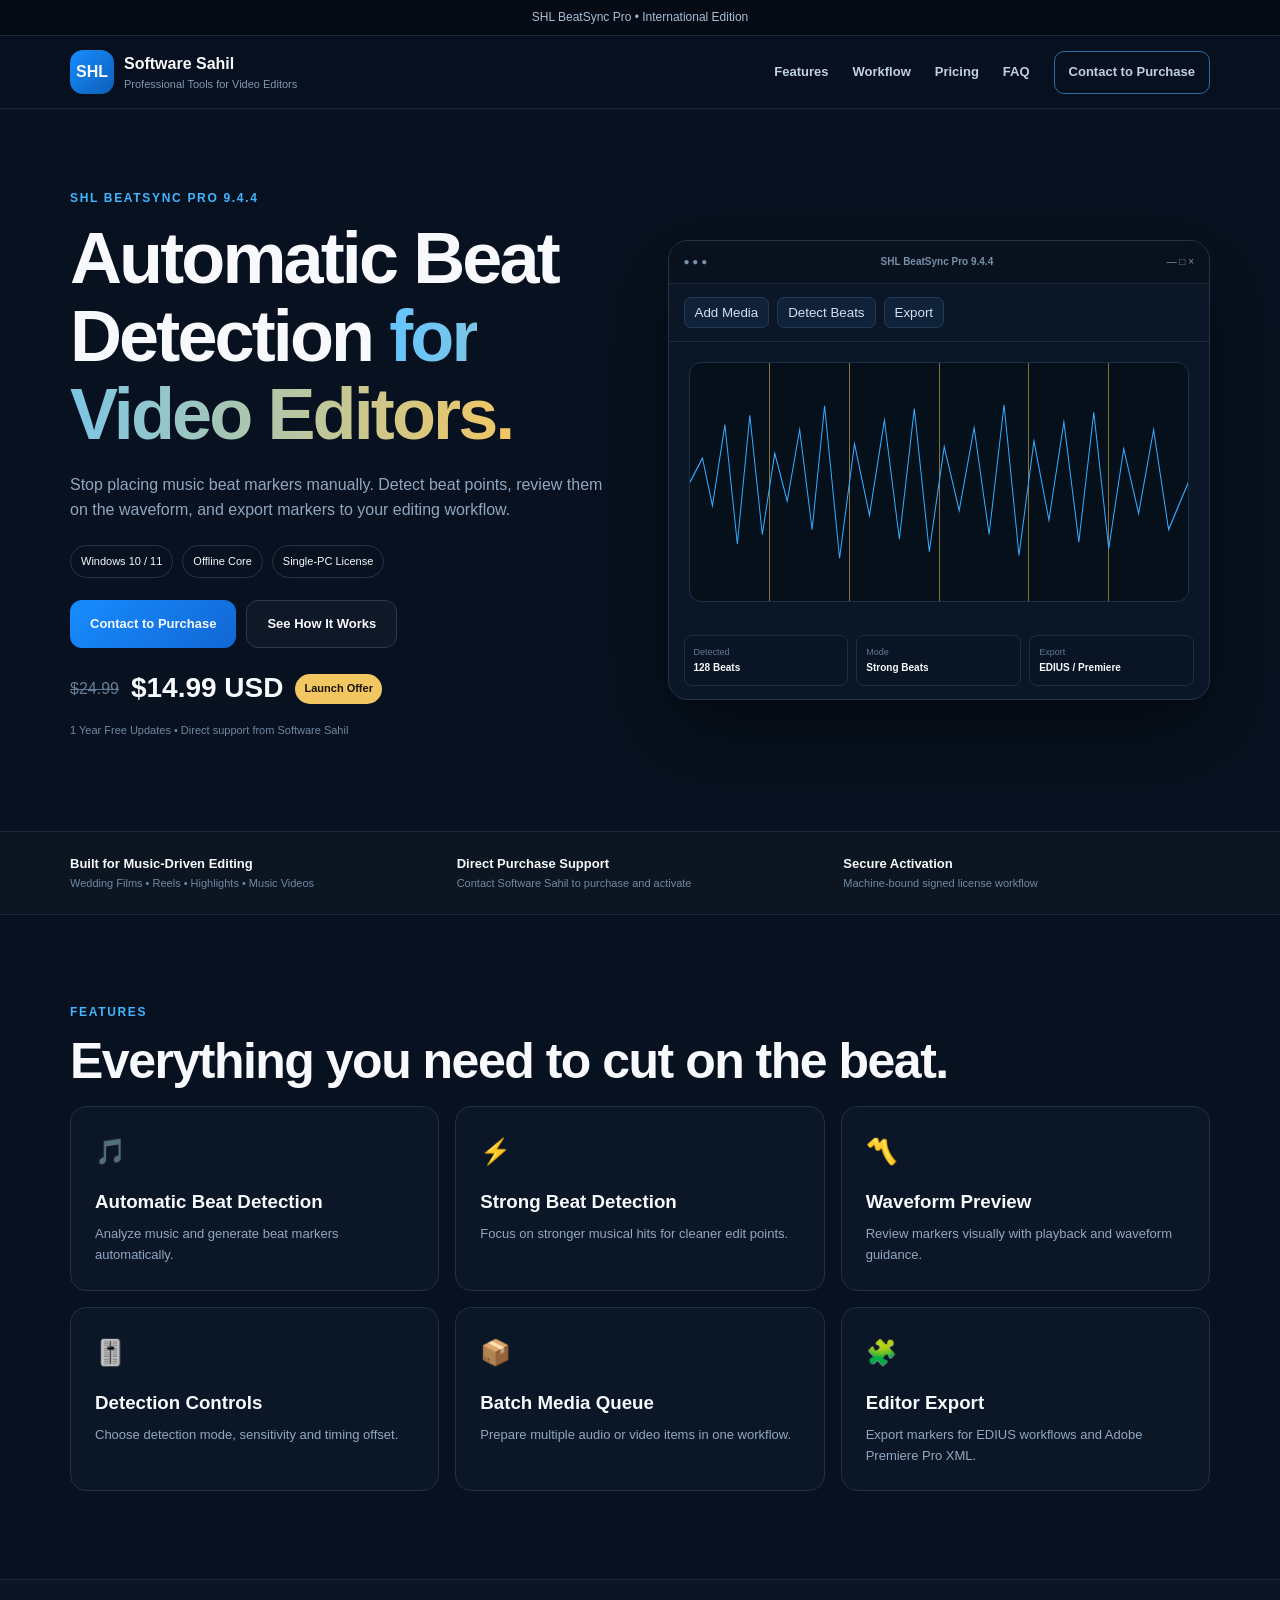
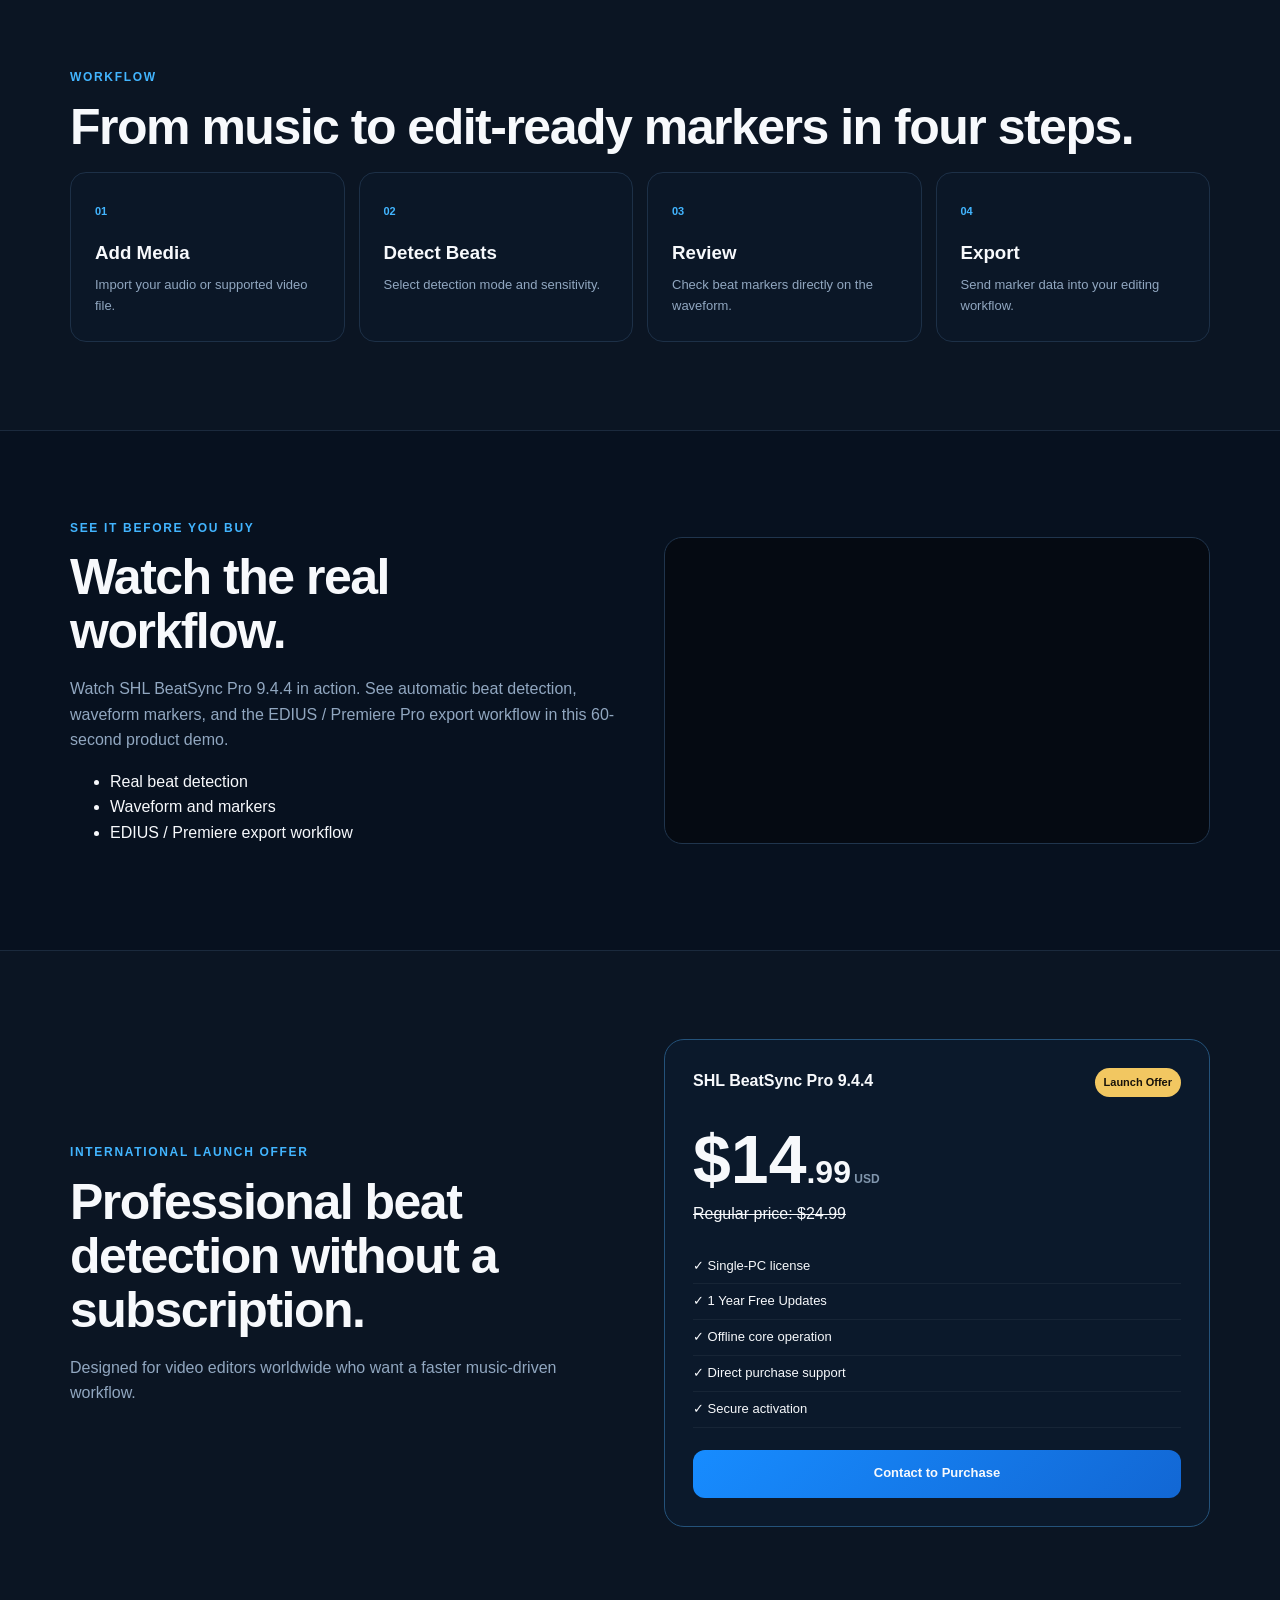
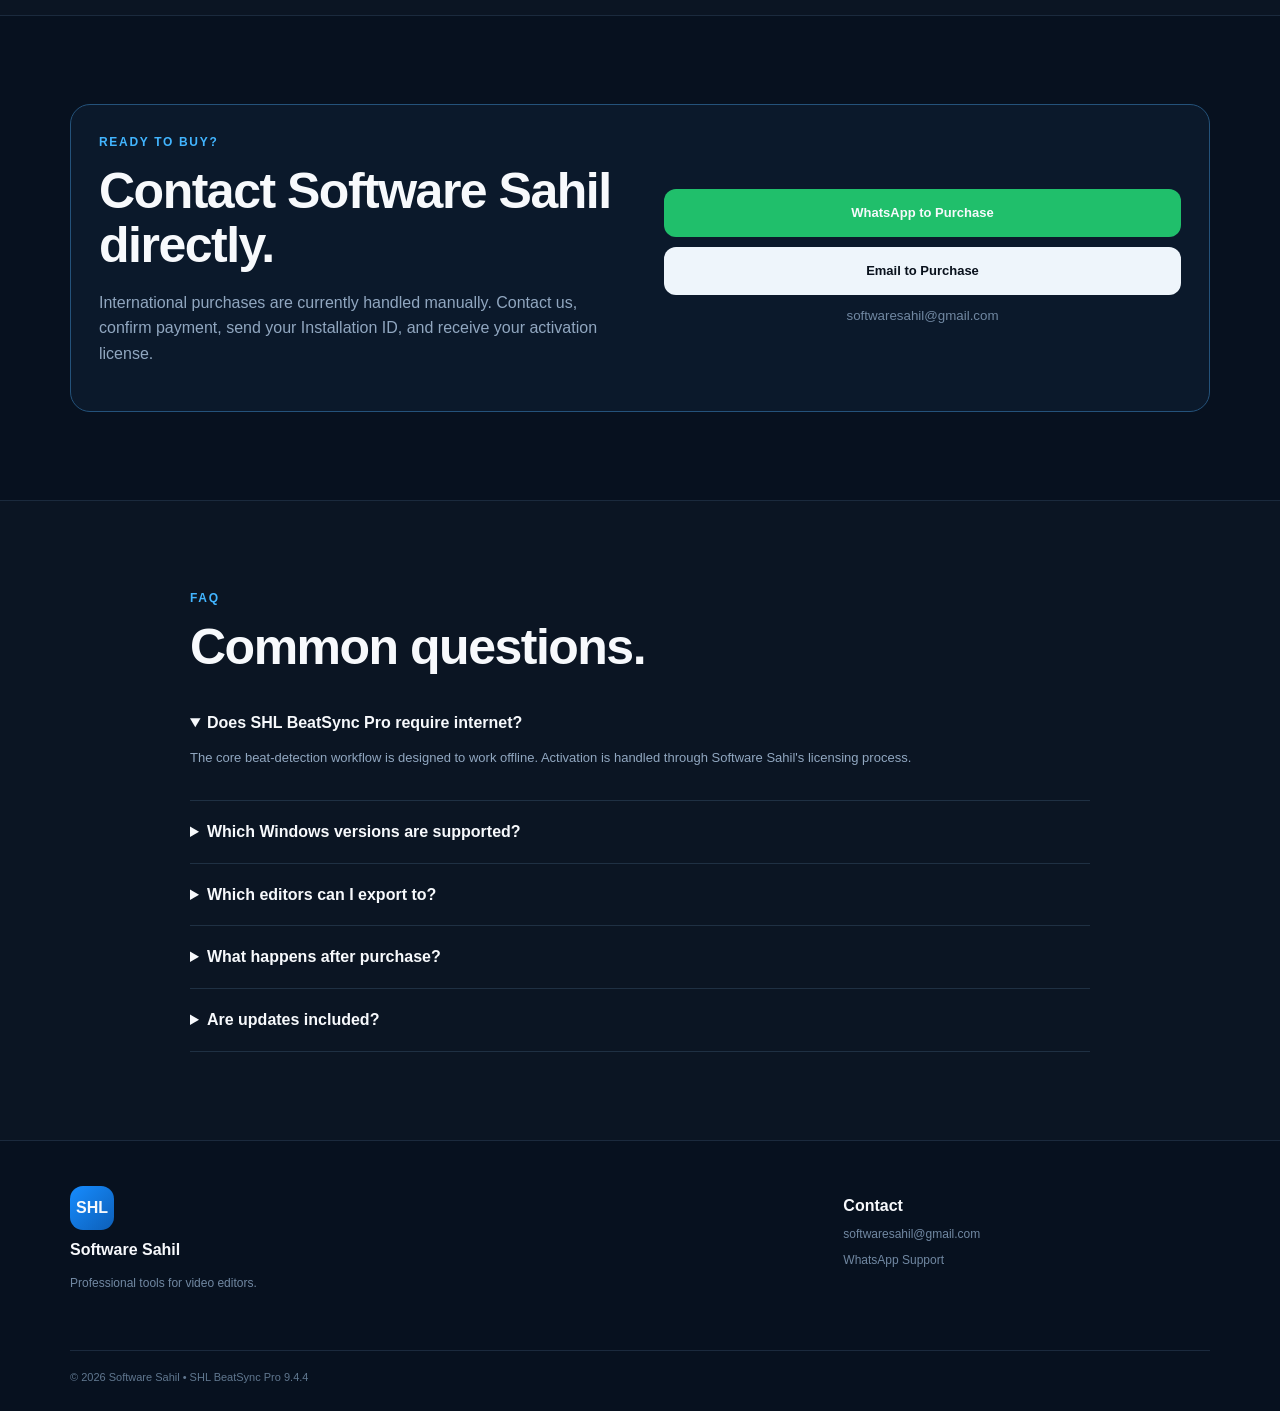
==== index.html @ e7103942 "Add files via upload" ====
<!doctype html>
<html lang="en">
<head>
<meta charset="utf-8">
<meta name="viewport" content="width=device-width,initial-scale=1">
<title>SHL BeatSync Pro 9.4.4 | Software Sahil</title>
<meta name="description" content="Automatic beat detection for video editors. SHL BeatSync Pro 9.4.4 by Software Sahil.">
<link rel="stylesheet" href="styles.css">
</head>
<body>
<div class="top">SHL BeatSync Pro • International Edition</div>

<header>
  <a class="brand" href="#home"><span class="logo">SHL</span><span><b>Software Sahil</b><small>Professional Tools for Video Editors</small></span></a>
  <button class="menu" onclick="toggleMenu()">☰</button>
  <nav id="nav">
    <a href="#features">Features</a>
    <a href="#workflow">Workflow</a>
    <a href="#pricing">Pricing</a>
    <a href="#faq">FAQ</a>
    <a class="navbtn" href="#buy">Contact to Purchase</a>
  </nav>
</header>

<main id="home">
<section class="hero wrap">
  <div>
    <div class="eyebrow">SHL BEATSYNC PRO 9.4.4</div>
    <h1>Automatic Beat Detection <span>for Video Editors.</span></h1>
    <p class="lead">Stop placing music beat markers manually. Detect beat points, review them on the waveform, and export markers to your editing workflow.</p>
    <div class="badges"><span>Windows 10 / 11</span><span>Offline Core</span><span>Single-PC License</span></div>
    <div class="actions"><a class="btn primary" href="#buy">Contact to Purchase</a><a class="btn ghost" href="#demo">See How It Works</a></div>
    <div class="price"><s>$24.99</s><strong>$14.99 USD</strong><em>Launch Offer</em></div>
    <p class="micro">1 Year Free Updates • Direct support from Software Sahil</p>
  </div>

  <div class="mock">
    <div class="titlebar"><span>● ● ●</span><b>SHL BeatSync Pro 9.4.4</b><span>— □ ×</span></div>
    <div class="toolbar"><button>Add Media</button><button>Detect Beats</button><button>Export</button></div>
    <div class="wave">
      <div class="grid"></div>
      <div class="beat b1"></div><div class="beat b2"></div><div class="beat b3"></div><div class="beat b4"></div><div class="beat b5"></div>
      <svg viewBox="0 0 1000 250" preserveAspectRatio="none"><path d="M0 125 L25 100 L45 150 L70 65 L95 190 L120 55 L145 180 L170 95 L195 145 L220 70 L245 175 L270 45 L300 205 L330 85 L360 160 L390 60 L420 185 L450 48 L480 198 L510 88 L540 155 L570 68 L600 180 L630 44 L660 202 L690 82 L720 165 L750 62 L780 188 L810 52 L840 195 L870 90 L900 158 L930 70 L960 175 L1000 125"/></svg>
    </div>
    <div class="stats"><div><small>Detected</small><b>128 Beats</b></div><div><small>Mode</small><b>Strong Beats</b></div><div><small>Export</small><b>EDIUS / Premiere</b></div></div>
  </div>
</section>

<section class="strip">
  <div><b>Built for Music-Driven Editing</b><span>Wedding Films • Reels • Highlights • Music Videos</span></div>
  <div><b>Direct Purchase Support</b><span>Contact Software Sahil to purchase and activate</span></div>
  <div><b>Secure Activation</b><span>Machine-bound signed license workflow</span></div>
</section>

<section id="features" class="section wrap">
  <div class="eyebrow">FEATURES</div>
  <h2>Everything you need to cut on the beat.</h2>
  <div class="cards">
    <article><i>🎵</i><h3>Automatic Beat Detection</h3><p>Analyze music and generate beat markers automatically.</p></article>
    <article><i>⚡</i><h3>Strong Beat Detection</h3><p>Focus on stronger musical hits for cleaner edit points.</p></article>
    <article><i>〽️</i><h3>Waveform Preview</h3><p>Review markers visually with playback and waveform guidance.</p></article>
    <article><i>🎚️</i><h3>Detection Controls</h3><p>Choose detection mode, sensitivity and timing offset.</p></article>
    <article><i>📦</i><h3>Batch Media Queue</h3><p>Prepare multiple audio or video items in one workflow.</p></article>
    <article><i>🧩</i><h3>Editor Export</h3><p>Export markers for EDIUS workflows and Adobe Premiere Pro XML.</p></article>
  </div>
</section>

<section id="workflow" class="section dark">
  <div class="wrap">
    <div class="eyebrow">WORKFLOW</div>
    <h2>From music to edit-ready markers in four steps.</h2>
    <div class="steps">
      <article><span>01</span><h3>Add Media</h3><p>Import your audio or supported video file.</p></article>
      <article><span>02</span><h3>Detect Beats</h3><p>Select detection mode and sensitivity.</p></article>
      <article><span>03</span><h3>Review</h3><p>Check beat markers directly on the waveform.</p></article>
      <article><span>04</span><h3>Export</h3><p>Send marker data into your editing workflow.</p></article>
    </div>
  </div>
</section>

<section id="demo" class="section wrap demo">
  <div>
    <div class="eyebrow">SEE IT BEFORE YOU BUY</div>
    <h2>Watch the real workflow.</h2>
    <p>Watch SHL BeatSync Pro 9.4.4 in action. See automatic beat detection, waveform markers, and the EDIUS / Premiere Pro export workflow in this 60-second product demo.</p>
    <ul><li>Real beat detection</li><li>Waveform and markers</li><li>EDIUS / Premiere export workflow</li></ul>
  </div>
  <div class="video video-embed">
    <iframe
      src="https://www.youtube.com/embed/N4qTm93H6nA?si=rg6ouSgmk1O59mEx"
      title="SHL BeatSync Pro 9.4.4 - 60 Second Product Demo"
      frameborder="0"
      allow="accelerometer; autoplay; clipboard-write; encrypted-media; gyroscope; picture-in-picture; web-share"
      referrerpolicy="strict-origin-when-cross-origin"
      allowfullscreen>
    </iframe>
  </div>
</section>

<section id="pricing" class="section dark">
  <div class="wrap pricing">
    <div>
      <div class="eyebrow">INTERNATIONAL LAUNCH OFFER</div>
      <h2>Professional beat detection without a subscription.</h2>
      <p>Designed for video editors worldwide who want a faster music-driven workflow.</p>
    </div>
    <div class="pricecard">
      <div class="row"><b>SHL BeatSync Pro 9.4.4</b><em>Launch Offer</em></div>
      <div class="big">$14<span>.99</span><small> USD</small></div>
      <s>Regular price: $24.99</s>
      <ul><li>✓ Single-PC license</li><li>✓ 1 Year Free Updates</li><li>✓ Offline core operation</li><li>✓ Direct purchase support</li><li>✓ Secure activation</li></ul>
      <a class="btn primary full" href="#buy">Contact to Purchase</a>
    </div>
  </div>
</section>

<section id="buy" class="section wrap">
  <div class="buybox">
    <div><div class="eyebrow">READY TO BUY?</div><h2>Contact Software Sahil directly.</h2><p>International purchases are currently handled manually. Contact us, confirm payment, send your Installation ID, and receive your activation license.</p></div>
    <div class="contact">
      <a class="btn whatsapp" target="_blank" href="https://wa.me/919658209096?text=Hi%20Software%20Sahil%2C%20I%20want%20to%20purchase%20SHL%20BeatSync%20Pro%209.4.4%20International%20License.">WhatsApp to Purchase</a>
      <a class="btn email" href="mailto:softwaresahil@gmail.com?subject=SHL%20BeatSync%20Pro%20Purchase">Email to Purchase</a>
      <small>softwaresahil@gmail.com</small>
    </div>
  </div>
</section>

<section id="faq" class="section dark">
  <div class="wrap faq">
    <div class="eyebrow">FAQ</div><h2>Common questions.</h2>
    <details open><summary>Does SHL BeatSync Pro require internet?</summary><p>The core beat-detection workflow is designed to work offline. Activation is handled through Software Sahil's licensing process.</p></details>
    <details><summary>Which Windows versions are supported?</summary><p>The current product is intended for Windows 10 and Windows 11 PCs.</p></details>
    <details><summary>Which editors can I export to?</summary><p>SHL BeatSync Pro includes EDIUS marker export workflows and Adobe Premiere Pro XML export. Contact us for confirmation if you need a specific editor-version compatibility check.</p></details>
    <details><summary>What happens after purchase?</summary><p>We guide you through Installation ID submission and machine-bound license activation.</p></details>
    <details><summary>Are updates included?</summary><p>The launch license includes 1 Year Free Updates.</p></details>
  </div>
</section>
</main>

<footer>
  <div class="wrap foot">
    <div><span class="logo">SHL</span><b>Software Sahil</b><p>Professional tools for video editors.</p></div>
    <div><b>Contact</b><a href="mailto:softwaresahil@gmail.com">softwaresahil@gmail.com</a><a href="https://wa.me/919658209096">WhatsApp Support</a></div>
  </div>
  <div class="wrap copy">© <span id="year"></span> Software Sahil • SHL BeatSync Pro 9.4.4</div>
</footer>
<script src="script.js"></script>
</body>
</html>
---- styles.css ----
*{box-sizing:border-box}html{scroll-behavior:smooth}body{margin:0;background:#07111f;color:#f7f9fc;font-family:Arial,sans-serif;line-height:1.6}a{text-decoration:none;color:inherit}.wrap{width:min(1140px,calc(100% - 34px));margin:auto}.top{background:#050b14;border-bottom:1px solid #1b2a3d;text-align:center;padding:8px;color:#a9bed5;font-size:12px}header{position:sticky;top:0;z-index:10;display:flex;align-items:center;justify-content:space-between;padding:14px max(17px,calc((100vw - 1140px)/2));background:#07111fdd;backdrop-filter:blur(16px);border-bottom:1px solid #1b2a3d}.brand{display:flex;align-items:center;gap:10px}.brand b,.brand small{display:block}.brand small{color:#8298b1;font-size:11px}.logo{display:inline-grid;place-items:center;width:44px;height:44px;border-radius:13px;background:linear-gradient(135deg,#168cff,#0d5fb8);font-weight:800}.menu{display:none;background:none;border:0;color:white;font-size:24px}nav{display:flex;gap:24px;align-items:center;font-weight:700;font-size:13px;color:#bfd0e2}.navbtn{padding:10px 14px;border:1px solid #2b6ca7;border-radius:10px}.hero{display:grid;grid-template-columns:1fr 1fr;gap:55px;align-items:center;padding:80px 0}.eyebrow{color:#42b5ff;font-size:12px;letter-spacing:.14em;font-weight:800;margin-bottom:12px}h1,h2{line-height:1.08;margin:0 0 18px;font-weight:800}h1{font-size:clamp(44px,6vw,72px);letter-spacing:-.04em}h1 span{background:linear-gradient(90deg,#64c5ff,#f2c761);-webkit-background-clip:text;color:transparent}h2{font-size:clamp(34px,4vw,50px);letter-spacing:-.03em}.lead,.section p{color:#91a7c0}.badges{display:flex;flex-wrap:wrap;gap:9px;margin:22px 0}.badges span{border:1px solid #23354b;border-radius:999px;padding:7px 10px;font-size:11px}.actions{display:flex;gap:10px;flex-wrap:wrap}.btn{display:inline-flex;align-items:center;justify-content:center;min-height:48px;padding:0 20px;border-radius:12px;font-weight:800;font-size:13px}.primary{background:linear-gradient(135deg,#178cff,#1267d4)}.ghost{border:1px solid #2a3a4d;background:#ffffff08}.price{display:flex;gap:12px;align-items:center;margin-top:18px}.price s{color:#677d95}.price strong{font-size:28px}.price em,.pricecard em{font-style:normal;background:#f2c761;color:#17120a;border-radius:999px;padding:6px 9px;font-size:11px;font-weight:800}.micro{font-size:11px;color:#7188a2}.mock{background:#0b1727;border:1px solid #22354b;border-radius:20px;overflow:hidden;box-shadow:0 30px 80px #0007}.titlebar,.toolbar,.stats{display:flex;align-items:center;justify-content:space-between;padding:13px 15px}.titlebar{background:#08111d;border-bottom:1px solid #1c2a3b;font-size:10px;color:#7890aa}.toolbar{justify-content:flex-start;gap:8px;border-bottom:1px solid #1c2a3b}.toolbar button{background:#10223a;color:#cfe0f1;border:1px solid #233a54;border-radius:7px;padding:7px 10px}.wave{margin:20px;height:240px;border:1px solid #1c3148;border-radius:12px;position:relative;overflow:hidden;background:#06101b}.wave svg{position:absolute;inset:0;width:100%;height:100%}.wave path{fill:none;stroke:#35aaff;stroke-width:2}.beat{position:absolute;top:0;bottom:0;width:1px;background:#f2c76188}.b1{left:16%}.b2{left:32%}.b3{left:50%}.b4{left:68%}.b5{left:84%}.stats{gap:8px}.stats div{flex:1;background:#091524;border:1px solid #1b2f46;border-radius:8px;padding:9px}.stats small,.stats b{display:block}.stats small{color:#607994;font-size:9px}.stats b{font-size:10px}.strip{display:grid;grid-template-columns:repeat(3,1fr);gap:20px;padding:22px max(17px,calc((100vw - 1140px)/2));border-block:1px solid #1b2a3d;background:#ffffff05}.strip b,.strip span{display:block}.strip b{font-size:13px}.strip span{color:#7088a2;font-size:11px}.section{padding:88px 0}.dark{background:#ffffff04;border-block:1px solid #1b2a3d}.cards{display:grid;grid-template-columns:repeat(3,1fr);gap:16px}.cards article,.steps article{background:#0b1727;border:1px solid #1d3047;border-radius:16px;padding:24px}.cards i{font-style:normal;font-size:25px}.cards h3,.steps h3{margin:16px 0 7px}.cards p,.steps p{font-size:13px;margin:0}.steps{display:grid;grid-template-columns:repeat(4,1fr);gap:14px}.steps span{color:#42b5ff;font-weight:800;font-size:11px}.demo,.pricing,.buybox{display:grid;grid-template-columns:1fr 1fr;gap:48px;align-items:center}.video{aspect-ratio:16/9;border:1px solid #20354d;border-radius:18px;background:radial-gradient(circle,#178cff22,transparent 35%),#0a1727;display:grid;place-items:center;align-content:center}.play{width:64px;height:64px;border-radius:50%;background:#178cff;display:grid;place-items:center;font-size:24px;margin-bottom:12px}.video b,.video span{display:block}.video span{color:#7088a2;font-size:11px}.pricecard,.buybox{border:1px solid #24527a;background:#0b192b;border-radius:20px;padding:28px}.row{display:flex;justify-content:space-between;gap:10px}.big{font-size:68px;font-weight:800;line-height:1;margin:28px 0 8px}.big span{font-size:32px}.big small{font-size:12px;color:#8196ad}.pricecard ul{list-style:none;padding:0;margin:22px 0}.pricecard li{padding:7px 0;border-bottom:1px solid #ffffff0d;font-size:13px}.full{width:100%}.contact{display:grid;gap:10px}.whatsapp{background:#20bf6b}.email{background:#eef5fb;color:#09111c}.contact small{text-align:center;color:#7188a2}.faq{max-width:900px}.faq details{padding:18px 0;border-bottom:1px solid #1f3043}.faq summary{font-weight:800;cursor:pointer}.faq p{font-size:13px}.foot{display:grid;grid-template-columns:2fr 1fr;gap:40px;padding:45px 0}.foot b,.foot a{display:block;margin:7px 0}.foot p,.foot a{color:#7188a2;font-size:12px}.copy{border-top:1px solid #1b2a3d;padding:18px 0 24px;color:#60778f;font-size:11px}
@media(max-width:850px){.hero,.demo,.pricing,.buybox{grid-template-columns:1fr}.cards{grid-template-columns:repeat(2,1fr)}.steps{grid-template-columns:repeat(2,1fr)}.strip{grid-template-columns:1fr}nav{display:none;position:absolute;top:73px;left:17px;right:17px;flex-direction:column;background:#0b1727;border:1px solid #23364c;border-radius:14px;padding:16px}.menu{display:block}nav.open{display:flex}}
@media(max-width:560px){h1{font-size:42px}.cards,.steps,.foot{grid-template-columns:1fr}.hero{padding-top:55px}.big{font-size:58px}.buybox{padding:22px}}

/* Responsive YouTube product demo */
.video-embed{
  position:relative;
  width:100%;
  aspect-ratio:16/9;
  min-height:0;
  padding:0;
  overflow:hidden;
  background:#050a12;
}
.video-embed iframe{
  position:absolute;
  inset:0;
  width:100%;
  height:100%;
  border:0;
  display:block;
}
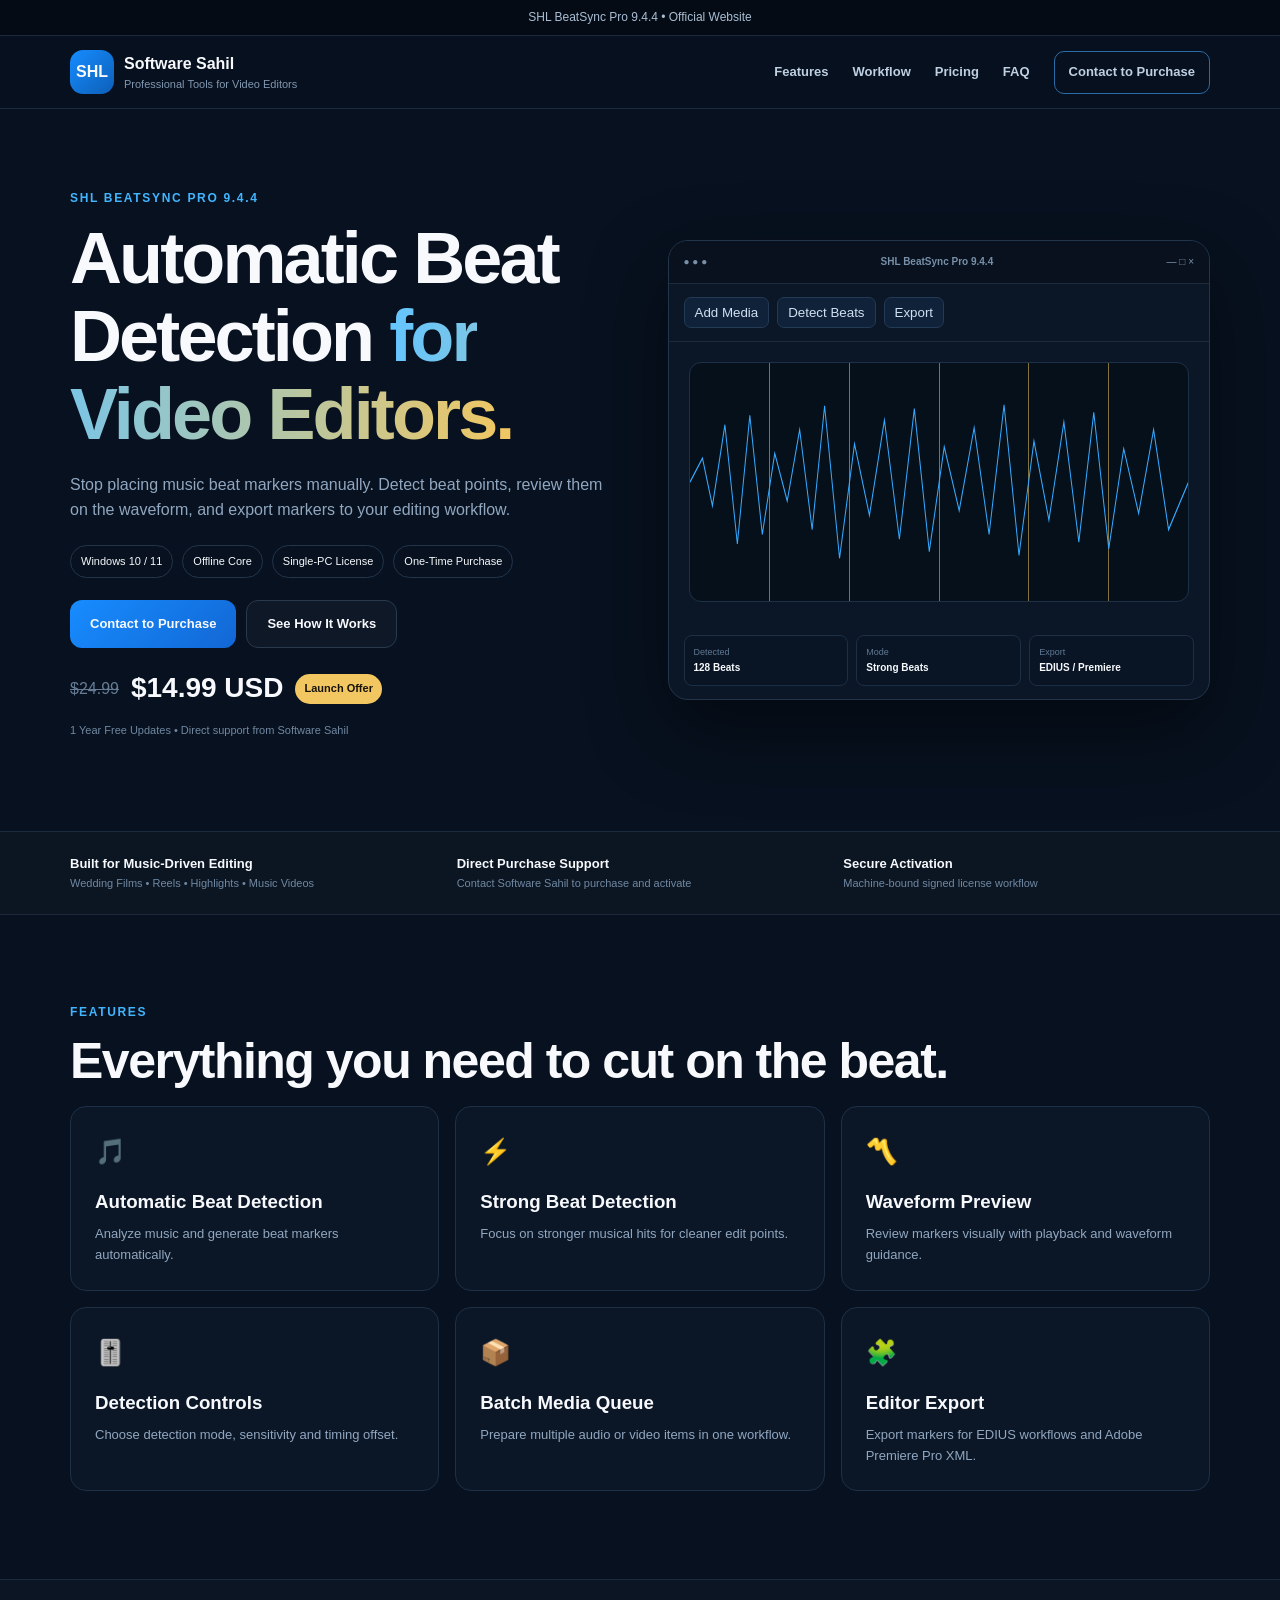
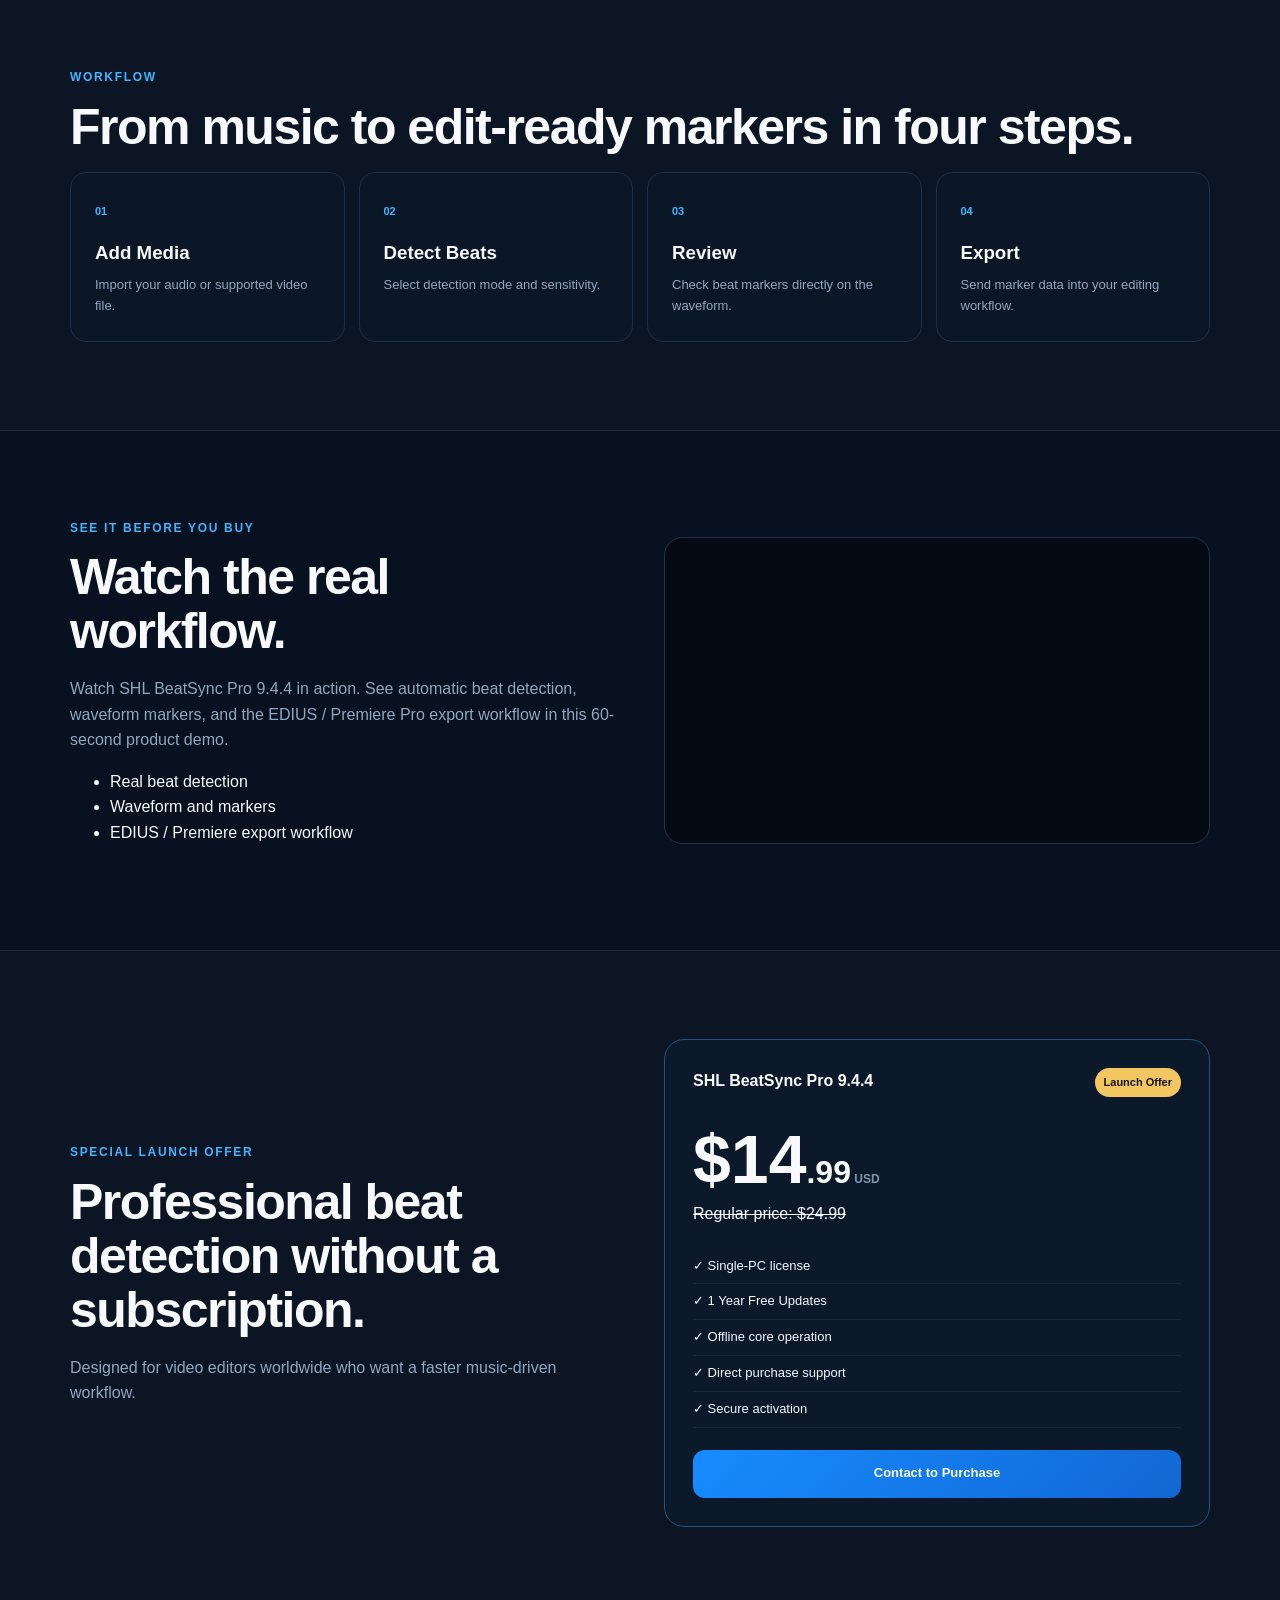
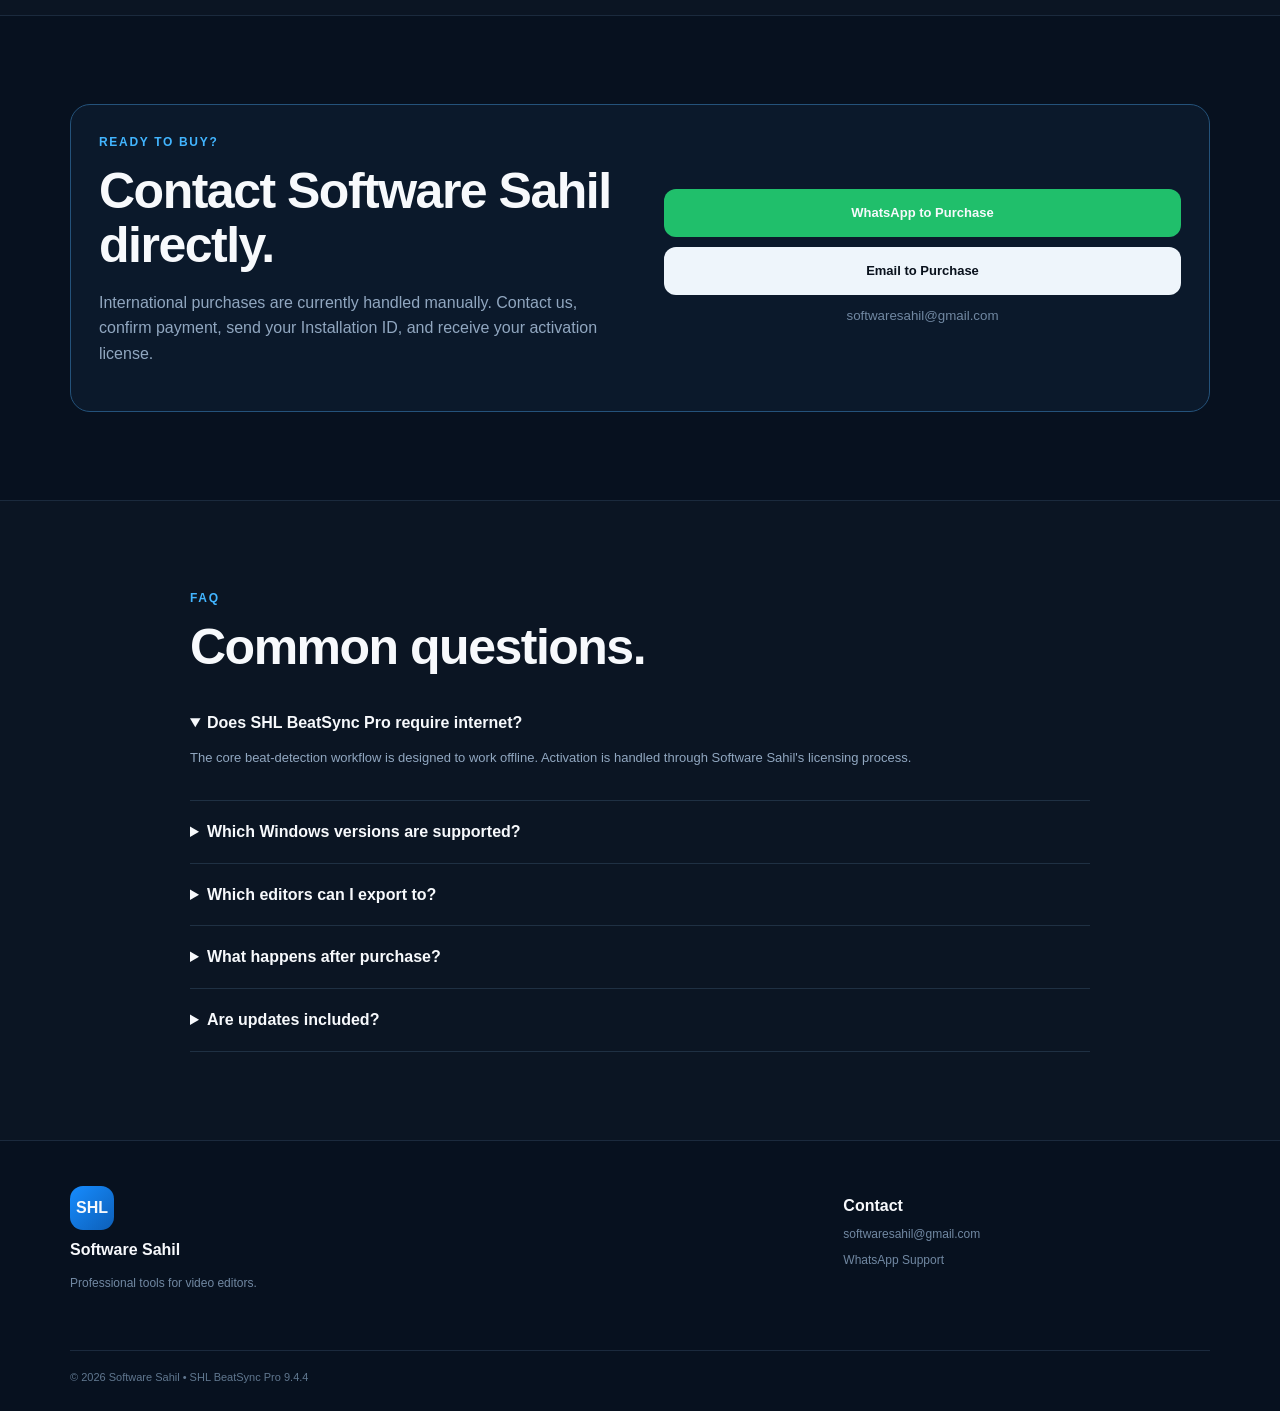
==== commit 8f375fed: "Add files via upload" ====
--- a/index.html
+++ b/index.html
@@ -3,12 +3,16 @@
 <head>
 <meta charset="utf-8">
 <meta name="viewport" content="width=device-width,initial-scale=1">
-<title>SHL BeatSync Pro 9.4.4 | Software Sahil</title>
-<meta name="description" content="Automatic beat detection for video editors. SHL BeatSync Pro 9.4.4 by Software Sahil.">
+<title>SHL BeatSync Pro 9.4.4 | Automatic Beat Detection for Video Editors</title>
+<meta name="description" content="SHL BeatSync Pro 9.4.4 is an automatic beat detection tool for video editors with waveform markers, EDIUS marker export workflows and Adobe Premiere Pro XML export.">
 <link rel="stylesheet" href="styles.css">
+  <meta property="og:title" content="SHL BeatSync Pro 9.4.4 | Automatic Beat Detection for Video Editors">
+  <meta property="og:description" content="Detect music beats automatically, review waveform markers, and export for EDIUS and Adobe Premiere Pro workflows.">
+  <meta property="og:type" content="website">
+  <meta property="og:url" content="https://software-sahil.github.io/SHL-BeatSync-Pro/">
 </head>
 <body>
-<div class="top">SHL BeatSync Pro • International Edition</div>
+<div class="top">SHL BeatSync Pro 9.4.4 • Official Website</div>
 
 <header>
   <a class="brand" href="#home"><span class="logo">SHL</span><span><b>Software Sahil</b><small>Professional Tools for Video Editors</small></span></a>
@@ -28,7 +32,7 @@
     <div class="eyebrow">SHL BEATSYNC PRO 9.4.4</div>
     <h1>Automatic Beat Detection <span>for Video Editors.</span></h1>
     <p class="lead">Stop placing music beat markers manually. Detect beat points, review them on the waveform, and export markers to your editing workflow.</p>
-    <div class="badges"><span>Windows 10 / 11</span><span>Offline Core</span><span>Single-PC License</span></div>
+    <div class="badges"><span>Windows 10 / 11</span><span>Offline Core</span><span>Single-PC License</span><span>One-Time Purchase</span></div>
     <div class="actions"><a class="btn primary" href="#buy">Contact to Purchase</a><a class="btn ghost" href="#demo">See How It Works</a></div>
     <div class="price"><s>$24.99</s><strong>$14.99 USD</strong><em>Launch Offer</em></div>
     <p class="micro">1 Year Free Updates • Direct support from Software Sahil</p>
@@ -100,7 +104,7 @@
 <section id="pricing" class="section dark">
   <div class="wrap pricing">
     <div>
-      <div class="eyebrow">INTERNATIONAL LAUNCH OFFER</div>
+      <div class="eyebrow">SPECIAL LAUNCH OFFER</div>
       <h2>Professional beat detection without a subscription.</h2>
       <p>Designed for video editors worldwide who want a faster music-driven workflow.</p>
     </div>
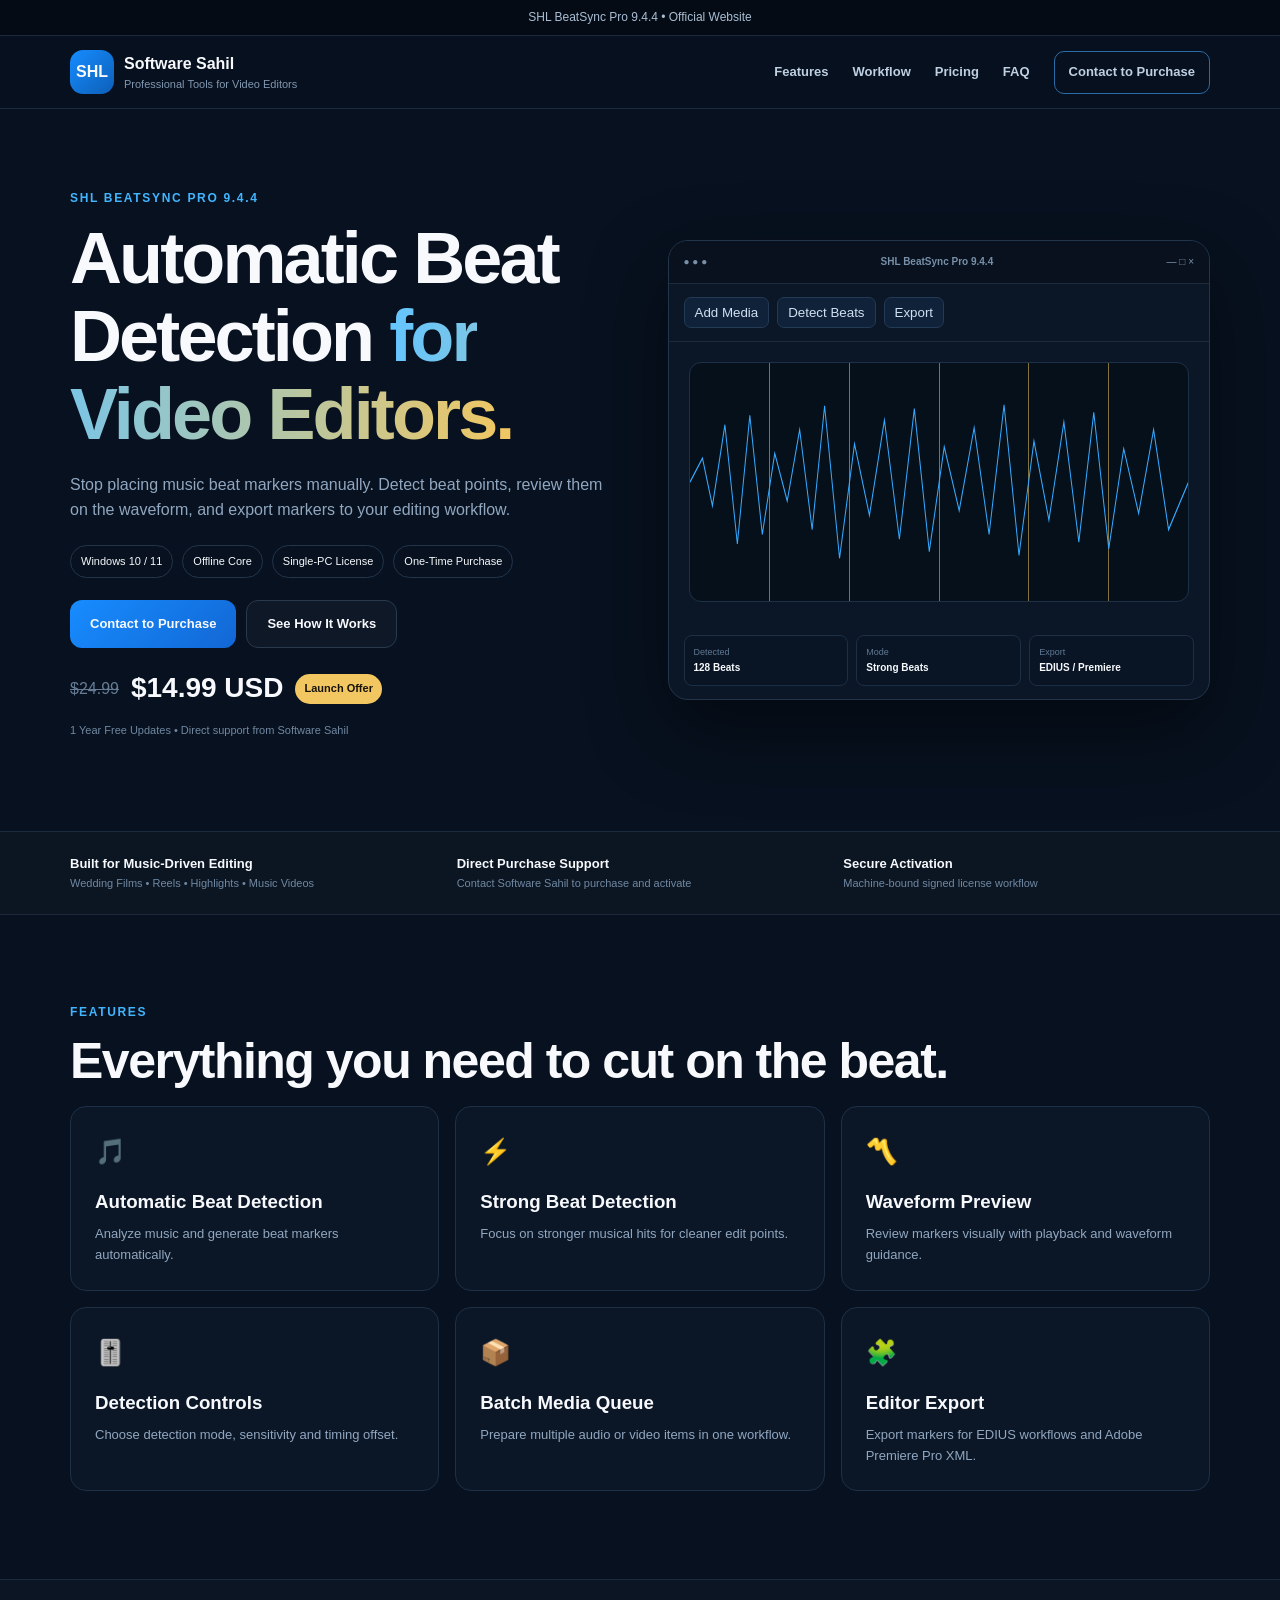
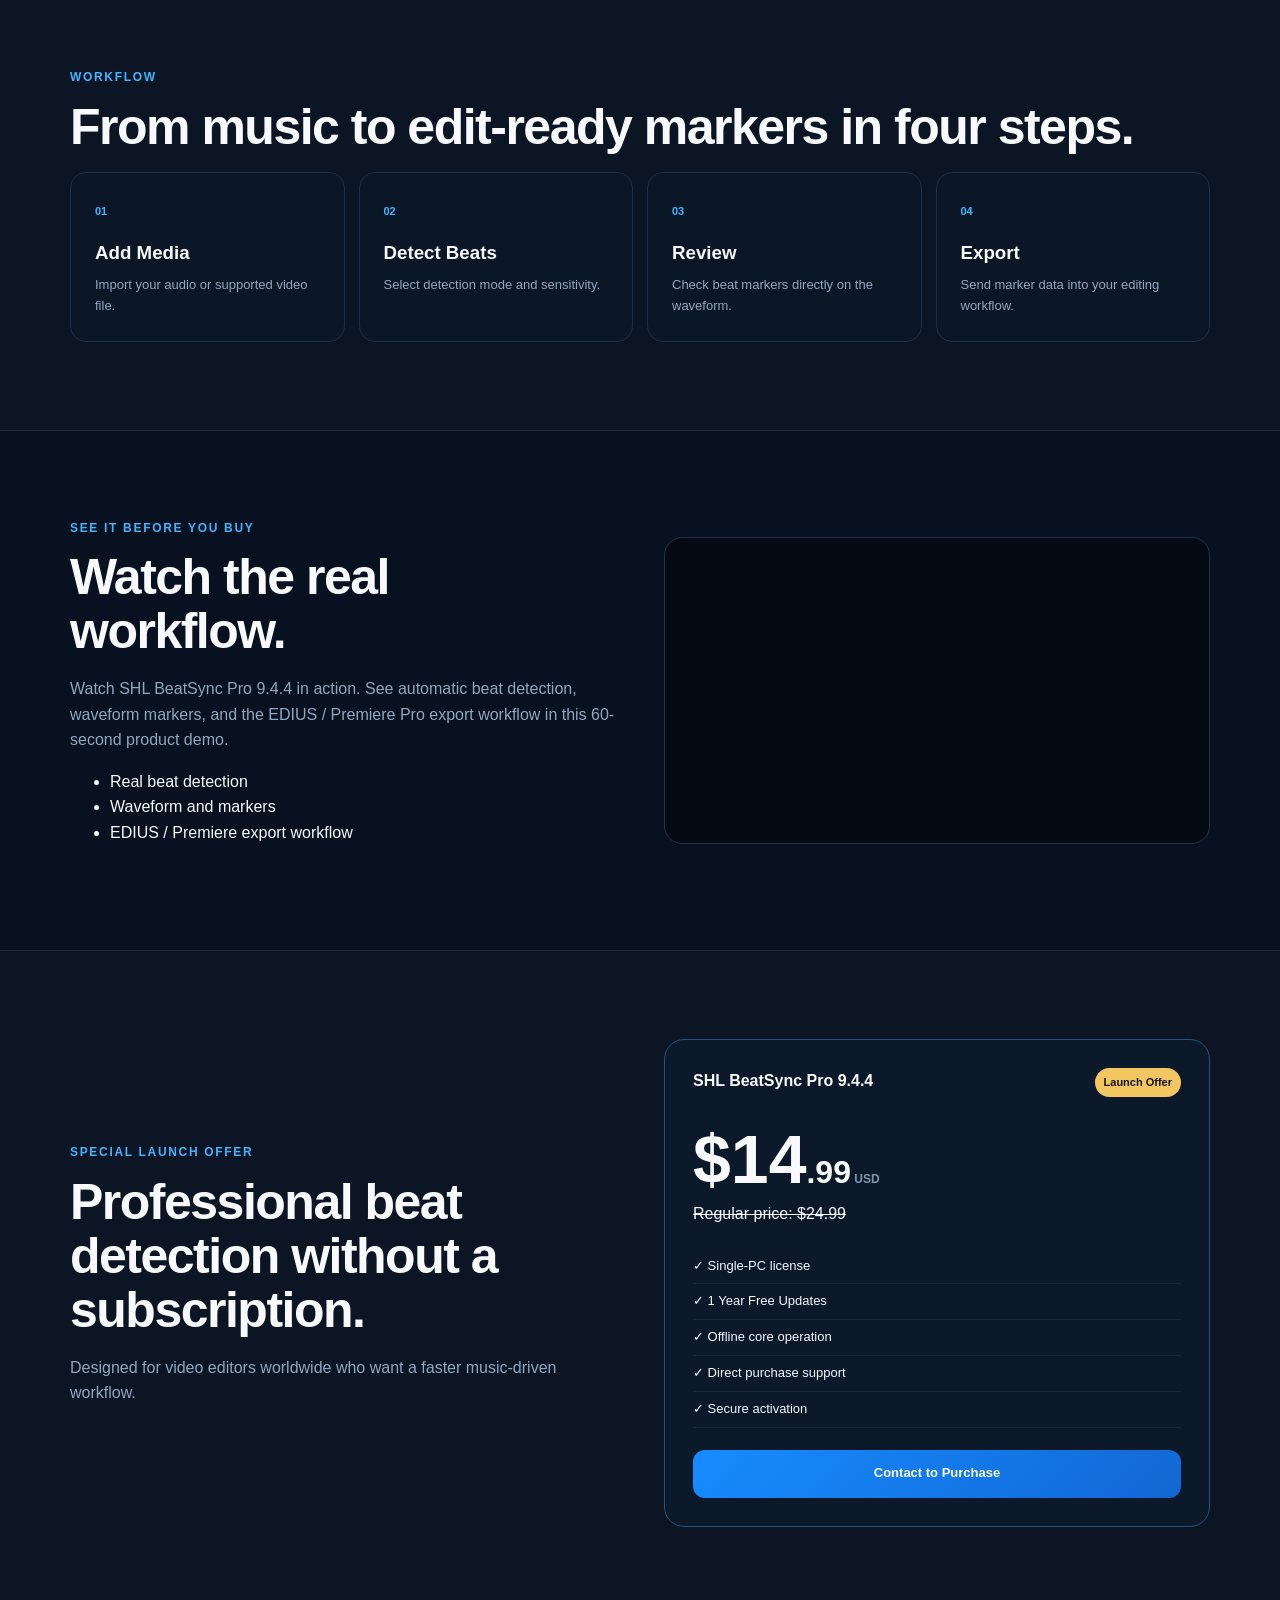
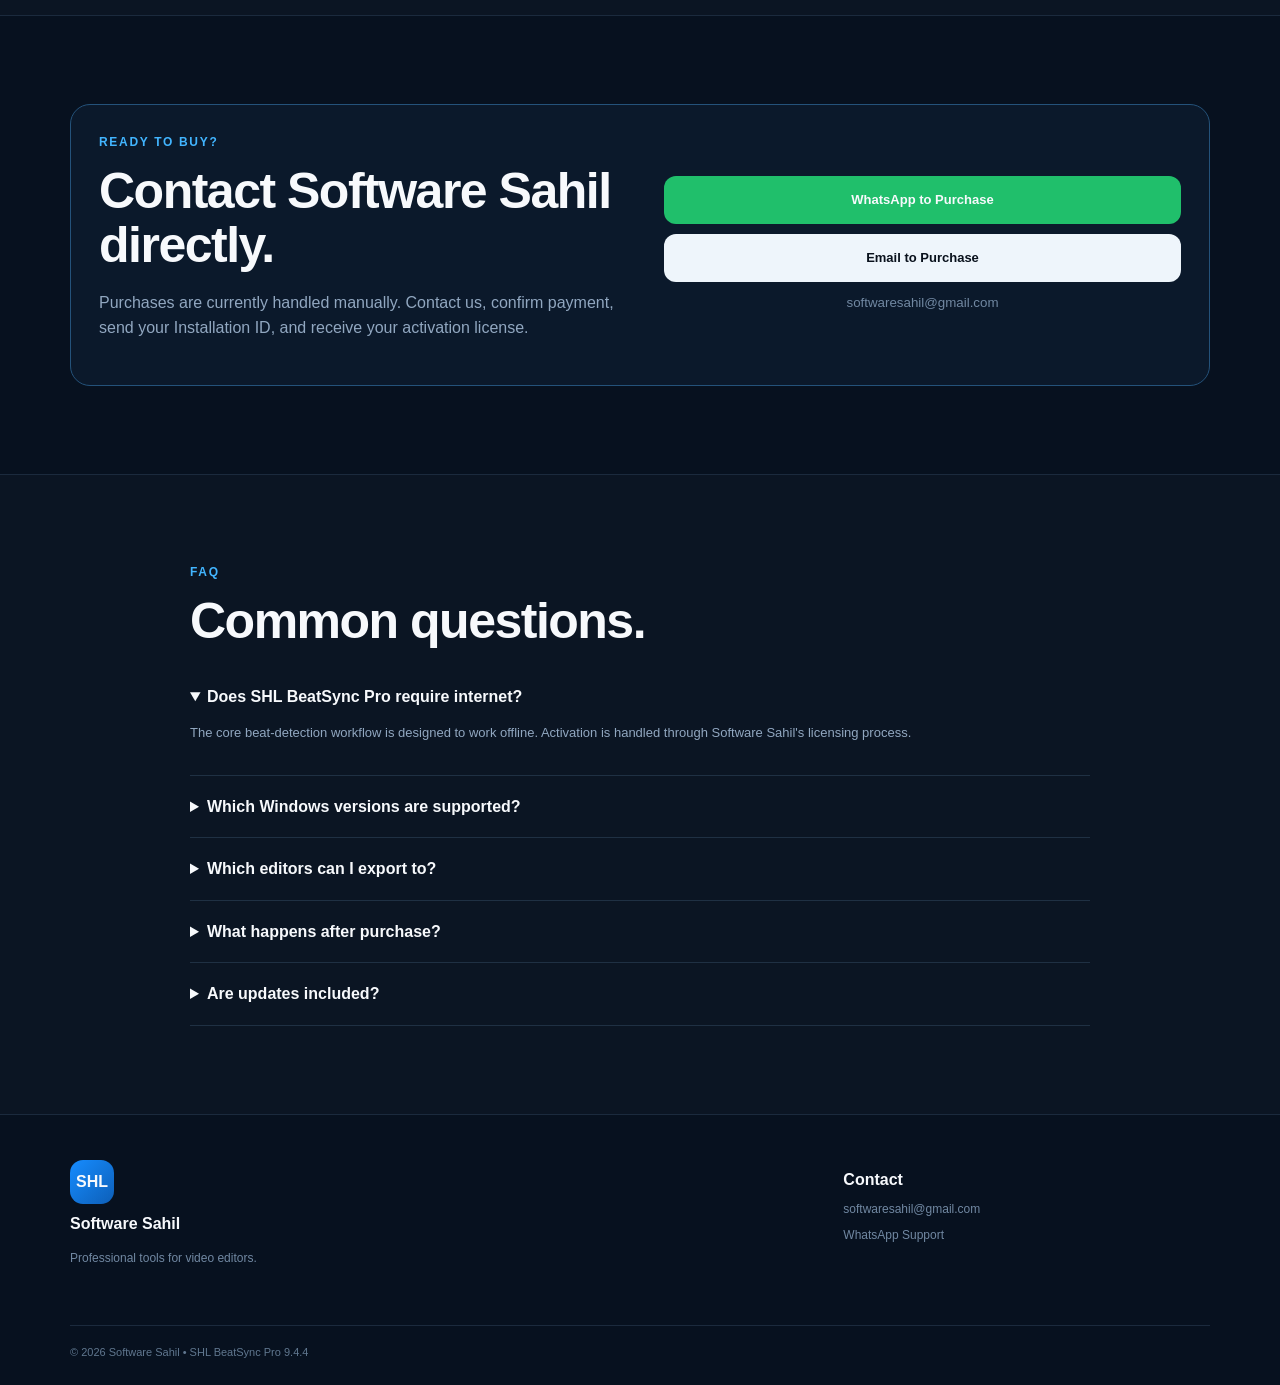
==== commit 7be0713d: "Add files via upload" ====
--- a/index.html
+++ b/index.html
@@ -4,12 +4,55 @@
 <meta charset="utf-8">
 <meta name="viewport" content="width=device-width,initial-scale=1">
 <title>SHL BeatSync Pro 9.4.4 | Automatic Beat Detection for Video Editors</title>
-<meta name="description" content="SHL BeatSync Pro 9.4.4 is an automatic beat detection tool for video editors with waveform markers, EDIUS marker export workflows and Adobe Premiere Pro XML export.">
+<meta name="description" content="SHL BeatSync Pro 9.4.4 automatically detects music beats and creates accurate markers for video editing workflows, with EDIUS marker export and Adobe Premiere Pro XML export.">
 <link rel="stylesheet" href="styles.css">
   <meta property="og:title" content="SHL BeatSync Pro 9.4.4 | Automatic Beat Detection for Video Editors">
-  <meta property="og:description" content="Detect music beats automatically, review waveform markers, and export for EDIUS and Adobe Premiere Pro workflows.">
+  <meta property="og:description" content="SHL BeatSync Pro 9.4.4 automatically detects music beats and creates accurate markers for video editing workflows, with EDIUS marker export and Adobe Premiere Pro XML export.">
   <meta property="og:type" content="website">
   <meta property="og:url" content="https://software-sahil.github.io/SHL-BeatSync-Pro/">
+  <meta name="robots" content="index, follow, max-image-preview:large, max-snippet:-1, max-video-preview:-1">
+  <link rel="canonical" href="https://software-sahil.github.io/SHL-BeatSync-Pro/">
+  <meta name="twitter:card" content="summary_large_image">
+  <meta name="twitter:title" content="SHL BeatSync Pro 9.4.4 | Automatic Beat Detection for Video Editors">
+  <meta name="twitter:description" content="SHL BeatSync Pro 9.4.4 automatically detects music beats and creates accurate markers for video editing workflows, with EDIUS marker export and Adobe Premiere Pro XML export.">
+  <script type="application/ld+json">
+{
+  "@context": "https://schema.org",
+  "@type": "SoftwareApplication",
+  "name": "SHL BeatSync Pro",
+  "softwareVersion": "9.4.4",
+  "applicationCategory": "MultimediaApplication",
+  "applicationSubCategory": "Video Editing Utility",
+  "operatingSystem": "Windows 10, Windows 11",
+  "url": "https://software-sahil.github.io/SHL-BeatSync-Pro/",
+  "description": "SHL BeatSync Pro 9.4.4 automatically detects music beats and creates accurate markers for video editing workflows, with EDIUS marker export and Adobe Premiere Pro XML export.",
+  "creator": {
+    "@type": "Organization",
+    "name": "Software Sahil",
+    "email": "softwaresahil@gmail.com"
+  },
+  "offers": {
+    "@type": "Offer",
+    "price": "14.99",
+    "priceCurrency": "USD",
+    "availability": "https://schema.org/InStock",
+    "url": "https://software-sahil.github.io/SHL-BeatSync-Pro/"
+  },
+  "featureList": [
+    "Automatic Music Beat Detection",
+    "Fast and Accurate Beat Markers",
+    "Strong Beat Detection",
+    "Detection Mode and Sensitivity Controls",
+    "Audio and Video Support",
+    "Waveform and Playback Preview",
+    "Batch Media Queue",
+    "EDIUS Marker Export Workflow",
+    "Adobe Premiere Pro XML Export",
+    "Adjustable Timing Offset",
+    "Offline Core Operation"
+  ]
+}
+</script>
 </head>
 <body>
 <div class="top">SHL BeatSync Pro 9.4.4 • Official Website</div>
@@ -120,9 +163,9 @@
 
 <section id="buy" class="section wrap">
   <div class="buybox">
-    <div><div class="eyebrow">READY TO BUY?</div><h2>Contact Software Sahil directly.</h2><p>International purchases are currently handled manually. Contact us, confirm payment, send your Installation ID, and receive your activation license.</p></div>
+    <div><div class="eyebrow">READY TO BUY?</div><h2>Contact Software Sahil directly.</h2><p>Purchases are currently handled manually. Contact us, confirm payment, send your Installation ID, and receive your activation license.</p></div>
     <div class="contact">
-      <a class="btn whatsapp" target="_blank" href="https://wa.me/919658209096?text=Hi%20Software%20Sahil%2C%20I%20want%20to%20purchase%20SHL%20BeatSync%20Pro%209.4.4%20International%20License.">WhatsApp to Purchase</a>
+      <a class="btn whatsapp" target="_blank" href="https://wa.me/919658209096?text=Hi%20Software%20Sahil%2C%20I%20want%20to%20purchase%20SHL%20BeatSync%20Pro%209.4.4%20License.">WhatsApp to Purchase</a>
       <a class="btn email" href="mailto:softwaresahil@gmail.com?subject=SHL%20BeatSync%20Pro%20Purchase">Email to Purchase</a>
       <small>softwaresahil@gmail.com</small>
     </div>
